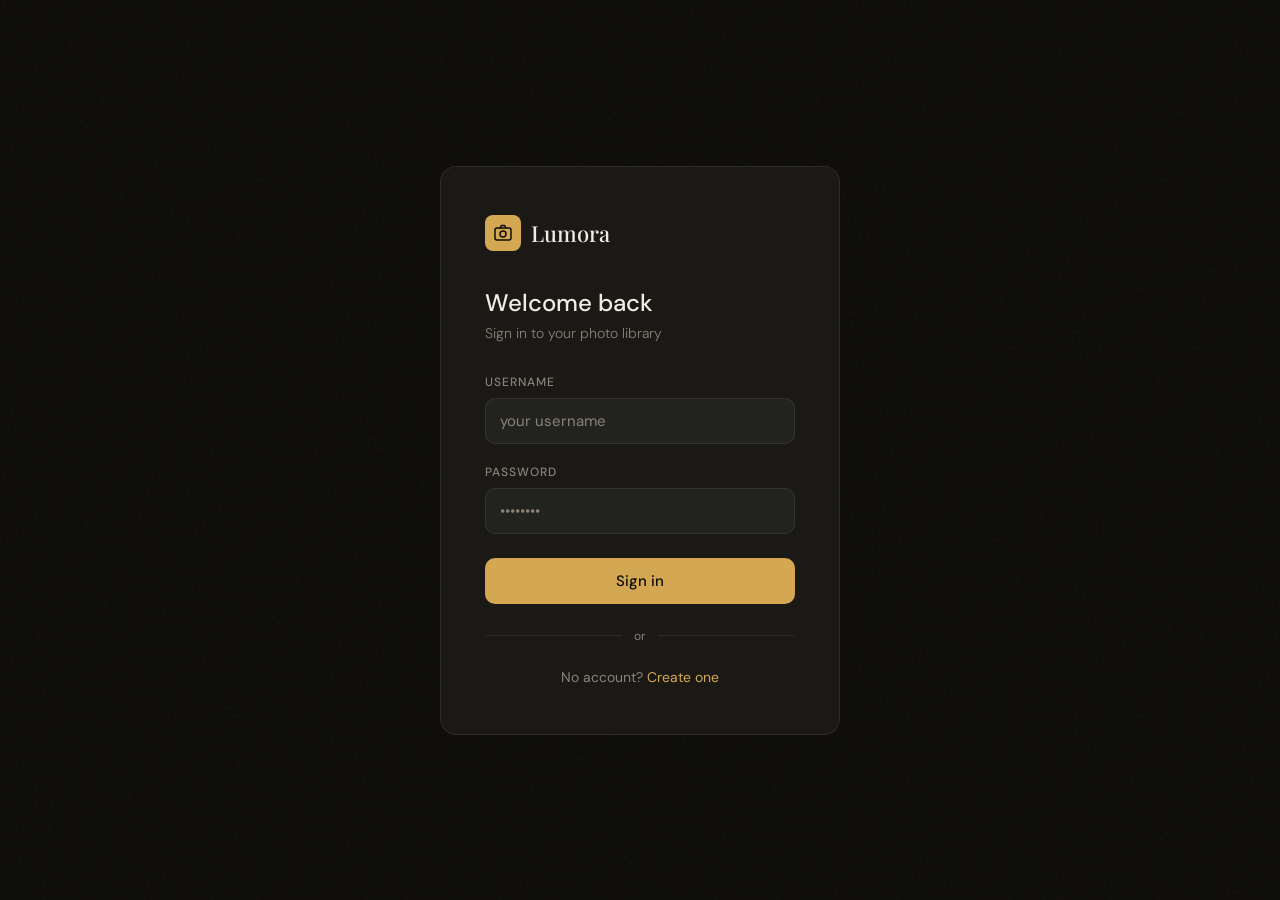
==== src/main/resources/static/app.html @ 50879b2b "FrontEnd" ====
<!DOCTYPE html>
<html lang="en">
<head>
    <meta charset="UTF-8" />
    <meta name="viewport" content="width=device-width, initial-scale=1.0" />
    <title>Lumora - Photo Gallery</title>
    <link href="https://fonts.googleapis.com/css2?family=Playfair+Display:wght@400;500&family=DM+Sans:wght@300;400;500&display=swap" rel="stylesheet" />
    <link rel="stylesheet" href="css/app.css" />
</head>
<body>

<div class="shell">
    <!-- Sidebar -->
    <aside class="sidebar">
        <div class="sidebar-top">
            <div class="logo-mark">
                <svg viewBox="0 0 20 20" fill="none" xmlns="http://www.w3.org/2000/svg">
                    <rect x="2" y="5" width="16" height="12" rx="2" stroke="#0e0d0b" stroke-width="1.5"/>
                    <circle cx="10" cy="11" r="3" stroke="#0e0d0b" stroke-width="1.5"/>
                    <path d="M7 5L8.5 2.5H11.5L13 5" stroke="#0e0d0b" stroke-width="1.5" stroke-linecap="round"/>
                </svg>
            </div>
            <span class="logo-name">Lumora</span>
        </div>
        <div class="sidebar-label">
            Albums
            <button id="newAlbumBtn" title="New album">+</button>
        </div>
        <div class="album-list" id="albumList">
            <div style="padding:20px 10px;color:var(--muted);font-size:13px;text-align:center;">Loading…</div>
        </div>
        <div class="sidebar-footer">
            <div class="user-row">
                <div class="avatar" id="userAvatar">?</div>
                <div class="user-info">
                    <div class="user-name" id="userNameEl">—</div>
                    <div class="sign-out" id="signOutBtn">Sign out</div>
                </div>
            </div>
        </div>
    </aside>

    <!-- Main -->
    <main class="main">
        <div class="topbar">
            <div class="topbar-left">
                <span class="topbar-title" id="mainTitle">Select an album</span>
                <span class="topbar-sub" id="mainSub"></span>
            </div>
            <div class="topbar-right" id="topbarActions" style="display:none;">
                <button class="btn" id="editAlbumBtn">Edit album</button>
                <button class="btn btn-danger" id="deleteAlbumBtn">Delete</button>
                <button class="btn btn-accent" id="uploadPhotoBtn">+ Upload photo</button>
            </div>
        </div>
        <div class="content" id="mainContent">
            <div class="empty-state">
                <div class="empty-icon">📷</div>
                <h3>Your photos live here</h3>
                <p>Select an album from the sidebar, or create a new one to get started.</p>
            </div>
        </div>
    </main>
</div>

<!-- Modal: New album -->
<div class="modal-overlay" id="newAlbumModal">
    <div class="modal">
        <h3>New album</h3>
        <div class="field"><label>Name</label><input type="text" id="newAlbumName" placeholder="Album name" /></div>
        <div class="field"><label>Description (optional)</label><textarea id="newAlbumDesc" placeholder="What's this album about?"></textarea></div>
        <div class="modal-actions">
            <button class="btn" id="cancelNewAlbumBtn">Cancel</button>
            <button class="btn btn-accent" id="createAlbumBtn">Create album</button>
        </div>
    </div>
</div>

<!-- Modal: Edit album -->
<div class="modal-overlay" id="editAlbumModal">
    <div class="modal">
        <h3>Edit album</h3>
        <div class="field"><label>Name</label><input type="text" id="editAlbumName" /></div>
        <div class="field"><label>Description</label><textarea id="editAlbumDesc"></textarea></div>
        <div class="modal-actions">
            <button class="btn" id="cancelEditAlbumBtn">Cancel</button>
            <button class="btn btn-accent" id="saveAlbumBtn">Save</button>
        </div>
    </div>
</div>

<!-- Modal: Upload photo -->
<div class="modal-overlay" id="uploadModal">
    <div class="modal">
        <h3>Upload photo</h3>
        <div class="upload-area" id="uploadArea">
            <div style="font-size:32px;opacity:0.4;">📸</div>
            <p><strong>Click to choose</strong> or drag & drop</p>
            <p>JPEG, PNG, GIF, WEBP</p>
            <div class="upload-preview" id="uploadPreview"></div>
        </div>
        <input type="file" id="fileInput" accept="image/*" />
        <div class="field"><label>Description (optional)</label><input type="text" id="uploadDesc" placeholder="Add a description…" /></div>
        <div class="modal-actions">
            <button class="btn" id="cancelUploadBtn">Cancel</button>
            <button class="btn btn-accent" id="uploadBtn">Upload</button>
        </div>
    </div>
</div>

<!-- Lightbox -->
<div class="lightbox" id="lightbox">
    <button class="lightbox-close" id="lightboxCloseBtn">✕</button>
    <img class="lightbox-img" id="lightboxImg" src="" alt="" />
    <div class="lightbox-info">
        <h4 id="lightboxName"></h4>
        <p id="lightboxMeta"></p>
    </div>
    <div class="lightbox-actions">
        <button class="btn btn-danger" id="deletePhotoBtn">Delete photo</button>
    </div>
</div>

<!-- Toast -->
<div class="toast" id="toast"></div>

<script src="js/api.js"></script>
<script src="js/app.js"></script>
</body>
</html>
---- src/main/resources/static/css/app.css ----
*, *::before, *::after {
    box-sizing: border-box;
    margin: 0;
    padding: 0;
}

:root {
    --bg: #0e0d0b;
    --surface: #1a1916;
    --surface2: #222018;
    --border: rgba(255,255,255,0.08);
    --border2: rgba(255,255,255,0.14);
    --accent: #d4a853;
    --accent-dim: rgba(212,168,83,0.12);
    --text: #f0ebe3;
    --muted: #8a8278;
    --danger: #e05252;
    --radius: 10px;
    --sidebar: 240px;
}

html, body {
    height: 100%;
    overflow: hidden;
    background: var(--bg);
    color: var(--text);
    font-family: 'DM Sans', sans-serif;
}

/* Layout */
.shell {
    display: flex;
    height: 100vh;
}

/* Sidebar */
.sidebar {
    width: var(--sidebar);
    flex-shrink: 0;
    background: var(--surface);
    border-right: 1px solid var(--border);
    display: flex;
    flex-direction: column;
    overflow: hidden;
}

.sidebar-top {
    padding: 20px 18px 14px;
    border-bottom: 1px solid var(--border);
    display: flex;
    align-items: center;
    gap: 10px;
}

.logo-mark {
    width: 30px;
    height: 30px;
    background: var(--accent);
    border-radius: 7px;
    display: flex;
    align-items: center;
    justify-content: center;
    flex-shrink: 0;
}

.logo-mark svg {
    width: 17px;
    height: 17px;
}

.logo-name {
    font-family: 'Playfair Display', serif;
    font-size: 18px;
    font-weight: 500;
}

.sidebar-label {
    padding: 18px 18px 8px;
    font-size: 10px;
    font-weight: 500;
    text-transform: uppercase;
    letter-spacing: 0.1em;
    color: var(--muted);
    display: flex;
    align-items: center;
    justify-content: space-between;
}

.sidebar-label button {
    background: none;
    border: none;
    color: var(--accent);
    cursor: pointer;
    font-size: 18px;
    line-height: 1;
    padding: 0;
}

.sidebar-label button:hover {
    opacity: 0.7;
}

.album-list {
    flex: 1;
    overflow-y: auto;
    padding: 4px 10px;
}

.album-item {
    display: flex;
    align-items: center;
    gap: 10px;
    padding: 9px 10px;
    border-radius: 8px;
    cursor: pointer;
    font-size: 14px;
    color: var(--muted);
    transition: background 0.15s, color 0.15s;
    user-select: none;
}

.album-item:hover {
    background: rgba(255,255,255,0.04);
    color: var(--text);
}

.album-item.active {
    background: var(--accent-dim);
    color: var(--accent);
}

.album-dot {
    width: 7px;
    height: 7px;
    border-radius: 50%;
    background: currentColor;
    flex-shrink: 0;
    opacity: 0.6;
}

.album-name {
    flex: 1;
    overflow: hidden;
    text-overflow: ellipsis;
    white-space: nowrap;
}

.sidebar-footer {
    padding: 14px 10px;
    border-top: 1px solid var(--border);
}

.user-row {
    display: flex;
    align-items: center;
    gap: 10px;
    padding: 8px;
    border-radius: 8px;
}

.avatar {
    width: 32px;
    height: 32px;
    border-radius: 50%;
    background: var(--accent-dim);
    border: 1px solid rgba(212,168,83,0.3);
    display: flex;
    align-items: center;
    justify-content: center;
    font-size: 12px;
    font-weight: 500;
    color: var(--accent);
    flex-shrink: 0;
}

.user-info {
    flex: 1;
    overflow: hidden;
}

.user-name {
    font-size: 13px;
    font-weight: 500;
    overflow: hidden;
    text-overflow: ellipsis;
    white-space: nowrap;
}

.sign-out {
    font-size: 11px;
    color: var(--muted);
    cursor: pointer;
}

.sign-out:hover {
    color: var(--danger);
}

/* Main */
.main {
    flex: 1;
    display: flex;
    flex-direction: column;
    overflow: hidden;
}

.topbar {
    padding: 0 24px;
    height: 56px;
    flex-shrink: 0;
    border-bottom: 1px solid var(--border);
    display: flex;
    align-items: center;
    justify-content: space-between;
}

.topbar-left {
    display: flex;
    align-items: center;
    gap: 14px;
}

.topbar-title {
    font-size: 17px;
    font-weight: 500;
}

.topbar-sub {
    font-size: 13px;
    color: var(--muted);
}

.topbar-right {
    display: flex;
    align-items: center;
    gap: 8px;
}

.btn {
    padding: 7px 16px;
    border-radius: 8px;
    border: 1px solid var(--border2);
    background: transparent;
    color: var(--text);
    font-family: 'DM Sans', sans-serif;
    font-size: 13px;
    cursor: pointer;
    transition: background 0.15s, opacity 0.15s;
}

.btn:hover {
    background: rgba(255,255,255,0.06);
}

.btn-accent {
    background: var(--accent);
    color: #0e0d0b;
    border-color: transparent;
    font-weight: 500;
}

.btn-accent:hover {
    opacity: 0.85;
    background: var(--accent);
}

.btn-danger {
    color: var(--danger);
    border-color: rgba(224,82,82,0.3);
}

.btn-danger:hover {
    background: rgba(224,82,82,0.08);
}

.content {
    flex: 1;
    overflow-y: auto;
    padding: 24px;
}

/* Empty state */
.empty-state {
    display: flex;
    flex-direction: column;
    align-items: center;
    justify-content: center;
    height: 100%;
    gap: 12px;
    color: var(--muted);
    text-align: center;
}

.empty-icon {
    font-size: 48px;
    opacity: 0.3;
    margin-bottom: 8px;
}

.empty-state h3 {
    font-size: 17px;
    color: var(--text);
    font-weight: 400;
}

.empty-state p {
    font-size: 14px;
    max-width: 280px;
    line-height: 1.6;
}

/* Photo grid */
.photo-grid {
    display: grid;
    grid-template-columns: repeat(auto-fill, minmax(160px, 1fr));
    gap: 12px;
}

.photo-card {
    border-radius: 10px;
    overflow: hidden;
    border: 1px solid var(--border);
    background: var(--surface);
    cursor: pointer;
    transition: border-color 0.2s, transform 0.2s;
    animation: fadeIn 0.3s ease both;
}

.photo-card:hover {
    border-color: var(--border2);
    transform: translateY(-2px);
}

@keyframes fadeIn {
    from { opacity:0; transform: scale(0.97); }
    to { opacity:1; transform: scale(1); }
}

.photo-thumb {
    width: 100%;
    aspect-ratio: 1;
    object-fit: cover;
    display: block;
    background: var(--surface2);
}

.photo-thumb-placeholder {
    width: 100%;
    aspect-ratio: 1;
    background: var(--surface2);
    display: flex;
    align-items: center;
    justify-content: center;
    color: var(--muted);
    font-size: 28px;
}

.photo-info {
    padding: 8px 10px;
    border-top: 1px solid var(--border);
}

.photo-name {
    font-size: 12px;
    color: var(--text);
    overflow: hidden;
    text-overflow: ellipsis;
    white-space: nowrap;
}

.photo-meta {
    font-size: 11px;
    color: var(--muted);
    margin-top: 2px;
}

/* Album header */
.album-header {
    margin-bottom: 20px;
    display: flex;
    align-items: flex-start;
    justify-content: space-between;
    flex-wrap: wrap;
    gap: 12px;
}

.album-header-info h2 {
    font-size: 20px;
    font-weight: 500;
}

.album-header-info p {
    font-size: 14px;
    color: var(--muted);
    margin-top: 4px;
}

/* Modal */
.modal-overlay {
    display: none;
    position: fixed;
    inset: 0;
    background: rgba(0,0,0,0.75);
    z-index: 100;
    align-items: center;
    justify-content: center;
    padding: 24px;
}

.modal-overlay.open {
    display: flex;
}

.modal {
    background: var(--surface);
    border: 1px solid var(--border2);
    border-radius: 14px;
    padding: 28px;
    width: 100%;
    max-width: 440px;
    animation: slideUp 0.25s ease;
}

@keyframes slideUp {
    from { opacity:0; transform: translateY(20px); }
    to { opacity:1; transform: translateY(0); }
}

.modal h3 {
    font-size: 18px;
    font-weight: 500;
    margin-bottom: 20px;
}

.field {
    margin-bottom: 16px;
}

.field label {
    display: block;
    font-size: 11px;
    font-weight: 500;
    text-transform: uppercase;
    letter-spacing: 0.08em;
    color: var(--muted);
    margin-bottom: 7px;
}

.field input, .field textarea {
    width: 100%;
    background: rgba(255,255,255,0.04);
    border: 1px solid var(--border2);
    border-radius: 8px;
    color: var(--text);
    font-family: 'DM Sans', sans-serif;
    font-size: 14px;
    padding: 10px 12px;
    outline: none;
    transition: border-color 0.2s;
}

.field input:focus, .field textarea:focus {
    border-color: var(--accent);
}

.field input::placeholder, .field textarea::placeholder {
    color: var(--muted);
}

.field textarea {
    resize: vertical;
    min-height: 80px;
}

.modal-actions {
    display: flex;
    gap: 8px;
    justify-content: flex-end;
    margin-top: 20px;
}

/* Upload area */
.upload-area {
    border: 2px dashed var(--border2);
    border-radius: 10px;
    padding: 28px;
    text-align: center;
    cursor: pointer;
    transition: border-color 0.2s, background 0.2s;
    margin-bottom: 16px;
}

.upload-area:hover, .upload-area.dragover {
    border-color: var(--accent);
    background: var(--accent-dim);
}

.upload-area p {
    font-size: 14px;
    color: var(--muted);
    margin-top: 6px;
}

.upload-area strong {
    color: var(--text);
    font-weight: 500;
}

#fileInput {
    display: none;
}

.upload-preview {
    font-size: 13px;
    color: var(--accent);
    margin-top: 8px;
}

/* Lightbox */
.lightbox {
    display: none;
    position: fixed;
    inset: 0;
    background: rgba(0,0,0,0.92);
    z-index: 200;
    flex-direction: column;
    align-items: center;
    justify-content: center;
    padding: 24px;
}

.lightbox.open {
    display: flex;
}

.lightbox-img {
    max-width: 90vw;
    max-height: 75vh;
    border-radius: 8px;
    object-fit: contain;
}

.lightbox-info {
    margin-top: 16px;
    text-align: center;
}

.lightbox-info h4 {
    font-size: 16px;
    font-weight: 400;
}

.lightbox-info p {
    font-size: 13px;
    color: var(--muted);
    margin-top: 4px;
}

.lightbox-close {
    position: fixed;
    top: 20px;
    right: 24px;
    background: rgba(255,255,255,0.1);
    border: none;
    border-radius: 50%;
    width: 36px;
    height: 36px;
    cursor: pointer;
    color: var(--text);
    font-size: 18px;
    display: flex;
    align-items: center;
    justify-content: center;
}

.lightbox-close:hover {
    background: rgba(255,255,255,0.2);
}

.lightbox-actions {
    margin-top: 14px;
    display: flex;
    gap: 8px;
}

/* Toast */
.toast {
    position: fixed;
    bottom: 24px;
    left: 50%;
    transform: translateX(-50%) translateY(80px);
    background: var(--surface);
    border: 1px solid var(--border2);
    border-radius: 8px;
    padding: 10px 20px;
    font-size: 13px;
    z-index: 300;
    transition: transform 0.3s ease, opacity 0.3s ease;
    opacity: 0;
}

.toast.show {
    transform: translateX(-50%) translateY(0);
    opacity: 1;
}

.toast.success {
    border-color: rgba(40,180,100,0.4);
    color: #5dca8a;
}

.toast.error {
    border-color: rgba(224,82,82,0.4);
    color: var(--danger);
}

::-webkit-scrollbar {
    width: 6px;
}

::-webkit-scrollbar-track {
    background: transparent;
}

::-webkit-scrollbar-thumb {
    background: rgba(255,255,255,0.1);
    border-radius: 3px;
}
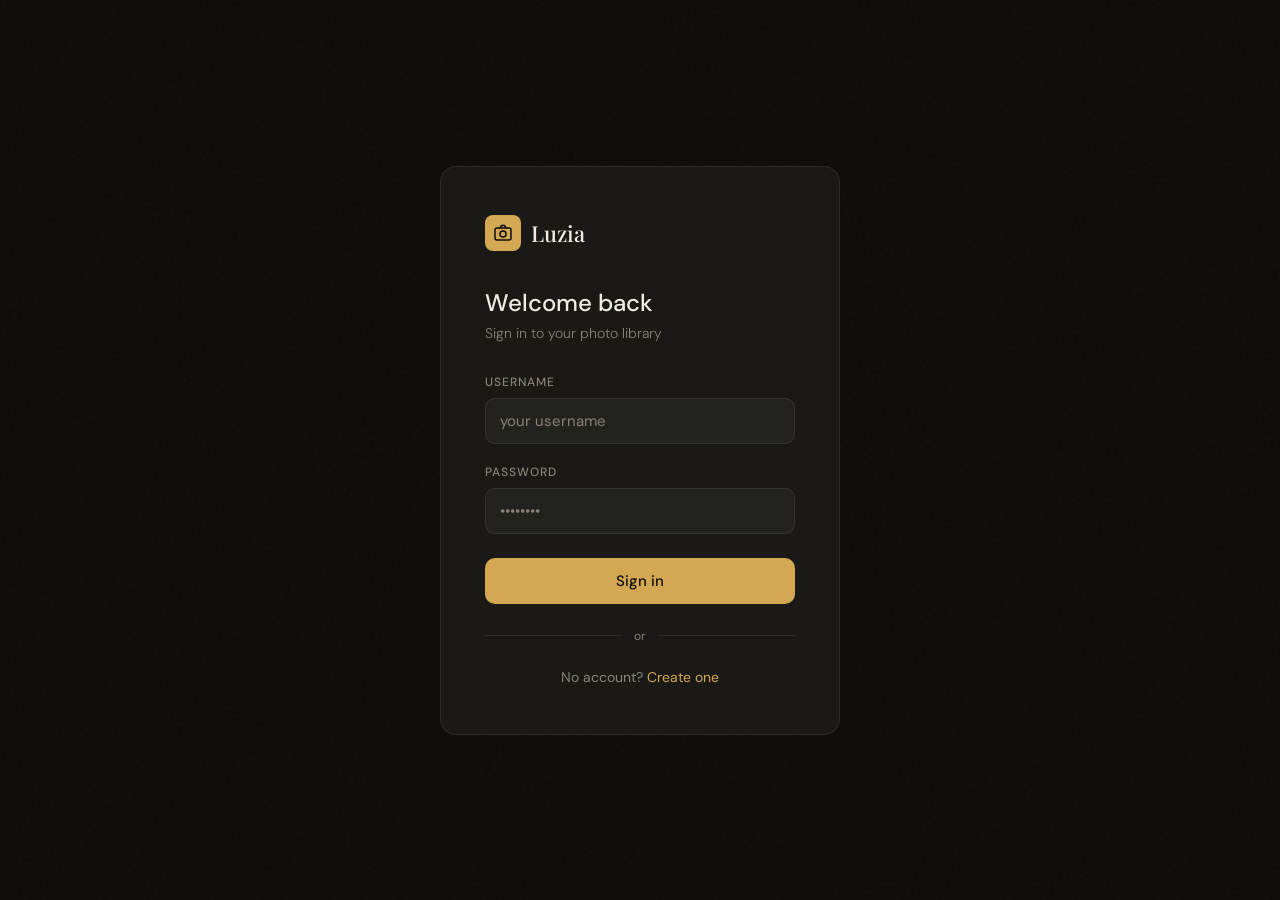
==== commit a7b5229e: "Name" ====
--- a/src/main/resources/static/app.html
+++ b/src/main/resources/static/app.html
@@ -3,7 +3,7 @@
 <head>
     <meta charset="UTF-8" />
     <meta name="viewport" content="width=device-width, initial-scale=1.0" />
-    <title>Lumora - Photo Gallery</title>
+    <title>Luzia - Photo Gallery</title>
     <link href="https://fonts.googleapis.com/css2?family=Playfair+Display:wght@400;500&family=DM+Sans:wght@300;400;500&display=swap" rel="stylesheet" />
     <link rel="stylesheet" href="css/app.css" />
 </head>
@@ -20,7 +20,7 @@
                     <path d="M7 5L8.5 2.5H11.5L13 5" stroke="#0e0d0b" stroke-width="1.5" stroke-linecap="round"/>
                 </svg>
             </div>
-            <span class="logo-name">Lumora</span>
+            <span class="logo-name">Luzia</span>
         </div>
         <div class="sidebar-label">
             Albums
@@ -48,6 +48,8 @@
                 <span class="topbar-sub" id="mainSub"></span>
             </div>
             <div class="topbar-right" id="topbarActions" style="display:none;">
+                <button class="btn" id="shareAlbumBtn" style="display:none;">Share</button>
+                <button class="btn" id="viewSharedBtn" style="display:none;">Shared with</button>
                 <button class="btn" id="editAlbumBtn">Edit album</button>
                 <button class="btn btn-danger" id="deleteAlbumBtn">Delete</button>
                 <button class="btn btn-accent" id="uploadPhotoBtn">+ Upload photo</button>
@@ -108,6 +110,55 @@
     </div>
 </div>
 
+<!-- Modal: Share Album -->
+<div class="modal-overlay" id="shareAlbumModal">
+    <div class="modal">
+        <h3>Share Album</h3>
+        <div class="field">
+            <label>Username to share with</label>
+            <input type="text" id="shareUsernameInput" placeholder="Enter username" />
+        </div>
+        <div id="shareUserInfoPanel" style="display:none; margin-bottom: 16px; padding: 8px; background: var(--accent-dim); border-radius: 8px;">
+            <span id="shareUsernameDisplay"></span> (<span id="shareUserIdDisplay"></span>)
+        </div>
+        <div class="modal-actions">
+            <button class="btn" id="cancelShareButton">Cancel</button>
+            <button class="btn btn-accent" id="confirmShareButton">Share Album</button>
+        </div>
+    </div>
+</div>
+
+<!-- Modal: Remove User from Album -->
+<div class="modal-overlay" id="removeUserModal">
+    <div class="modal">
+        <h3>Remove User from Album</h3>
+        <div class="field">
+            <label>Username to remove</label>
+            <input type="text" id="removeUsernameInput" placeholder="Enter username" />
+        </div>
+        <div id="removeUserInfoPanel" style="display:none; margin-bottom: 16px; padding: 8px; background: var(--accent-dim); border-radius: 8px;">
+            <span id="removeUsernameDisplay"></span> (<span id="removeUserIdDisplay"></span>)
+        </div>
+        <div class="modal-actions">
+            <button class="btn" id="cancelRemoveButton">Cancel</button>
+            <button class="btn btn-danger" id="confirmRemoveButton">Remove User</button>
+        </div>
+    </div>
+</div>
+
+<!-- Modal: View Shared Users -->
+<div class="modal-overlay" id="sharedUsersModal">
+    <div class="modal" style="max-width: 500px;">
+        <h3>Users with access</h3>
+        <div id="sharedUsersList" style="margin-bottom: 20px;">
+            <div style="padding: 20px; text-align: center; color: var(--muted);">Loading...</div>
+        </div>
+        <div class="modal-actions">
+            <button class="btn" id="closeSharedUsersBtn">Close</button>
+        </div>
+    </div>
+</div>
+
 <!-- Lightbox -->
 <div class="lightbox" id="lightbox">
     <button class="lightbox-close" id="lightboxCloseBtn">✕</button>
--- a/src/main/resources/static/css/app.css
+++ b/src/main/resources/static/css/app.css
@@ -372,27 +372,6 @@
     font-size: 11px;
     color: var(--muted);
     margin-top: 2px;
-}
-
-/* Album header */
-.album-header {
-    margin-bottom: 20px;
-    display: flex;
-    align-items: flex-start;
-    justify-content: space-between;
-    flex-wrap: wrap;
-    gap: 12px;
-}
-
-.album-header-info h2 {
-    font-size: 20px;
-    font-weight: 500;
-}
-
-.album-header-info p {
-    font-size: 14px;
-    color: var(--muted);
-    margin-top: 4px;
 }
 
 /* Modal */
@@ -625,4 +604,77 @@
 ::-webkit-scrollbar-thumb {
     background: rgba(255,255,255,0.1);
     border-radius: 3px;
+}
+
+/* Shared users list */
+.shared-user-item {
+    display: flex;
+    align-items: center;
+    justify-content: space-between;
+    padding: 10px;
+    border-bottom: 1px solid var(--border);
+}
+
+.shared-user-item:last-child {
+    border-bottom: none;
+}
+
+.shared-user-info {
+    display: flex;
+    align-items: center;
+    gap: 10px;
+}
+
+.shared-user-avatar {
+    width: 32px;
+    height: 32px;
+    border-radius: 50%;
+    background: var(--accent-dim);
+    display: flex;
+    align-items: center;
+    justify-content: center;
+    font-weight: 500;
+    color: var(--accent);
+}
+
+.shared-user-details {
+    flex: 1;
+}
+
+.shared-user-name {
+    font-size: 14px;
+    font-weight: 500;
+}
+
+.shared-user-role {
+    font-size: 11px;
+    color: var(--muted);
+}
+
+.remove-user-btn {
+    background: none;
+    border: 1px solid var(--border);
+    border-radius: 6px;
+    padding: 4px 8px;
+    font-size: 11px;
+    color: var(--danger);
+    cursor: pointer;
+}
+
+.remove-user-btn:hover {
+    background: rgba(224,82,82,0.1);
+}
+
+/* Album type indicator */
+.album-type {
+    font-size: 10px;
+    padding: 2px 6px;
+    border-radius: 4px;
+    background: var(--accent-dim);
+    color: var(--accent);
+    margin-left: 8px;
+}
+
+.album-item.shared .album-dot {
+    background: var(--accent);
 }
